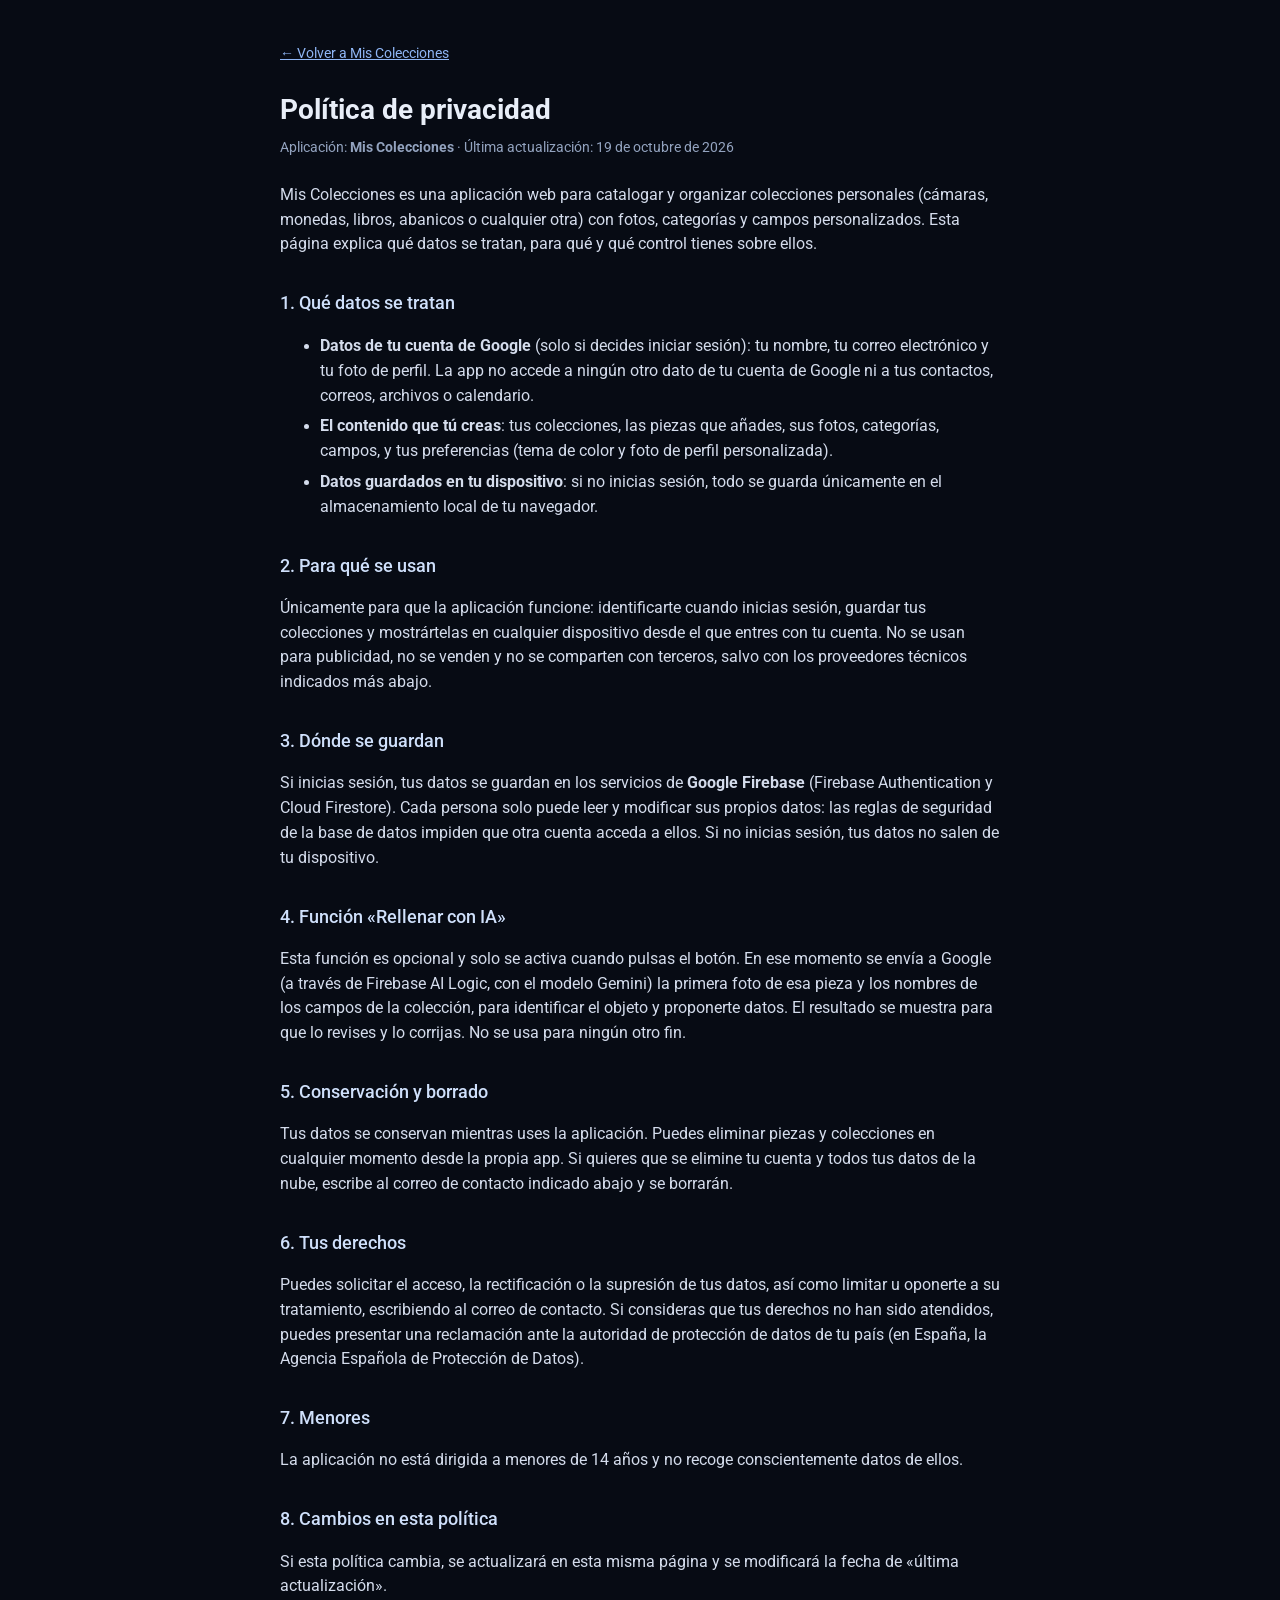
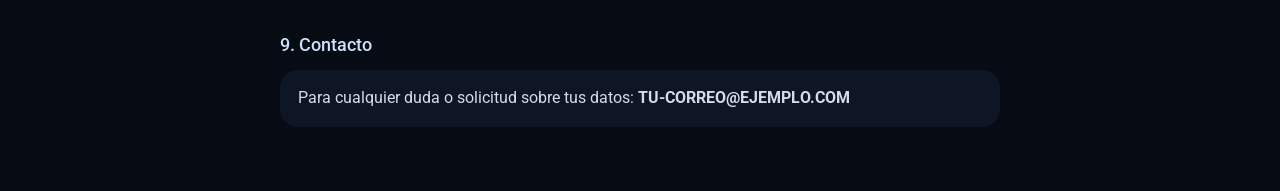
==== privacidad.html @ 824161a9 "Add files via upload" ====
<!DOCTYPE html>
<html lang="es">
<head>
<meta charset="UTF-8">
<meta name="viewport" content="width=device-width, initial-scale=1.0">
<title>Política de privacidad · Mis Colecciones</title>
<meta name="description" content="Política de privacidad de la aplicación Mis Colecciones.">
<link rel="icon" href="icon-192.png">
<link href="https://fonts.googleapis.com/css2?family=Roboto:wght@300;400;500;700&display=swap" rel="stylesheet">
<style>
  body{margin:0;background:#070b14;color:#e8eef8;font-family:'Roboto',sans-serif;line-height:1.6;-webkit-font-smoothing:antialiased;}
  main{max-width:720px;margin:0 auto;padding:40px 22px 64px;}
  h1{font-size:28px;margin:0 0 4px;}
  h2{font-size:18px;font-weight:500;margin:32px 0 8px;color:#cfe0fb;}
  p,li{font-size:15.5px;color:#d4dcec;}
  li{margin-bottom:6px;}
  .meta{color:#93a3bf;font-size:13.5px;margin:0 0 24px;}
  a{color:#8fb6f5;}
  .back{display:inline-block;margin-bottom:24px;font-size:14px;}
  .card{background:#0e1626;border-radius:18px;padding:16px 18px;margin-top:10px;}
</style>
</head>
<body>
<main>
  <a class="back" href="./">← Volver a Mis Colecciones</a>
  <h1>Política de privacidad</h1>
  <p class="meta">Aplicación: <strong>Mis Colecciones</strong> · Última actualización: 19 de octubre de 2026</p>

  <p>Mis Colecciones es una aplicación web para catalogar y organizar colecciones personales (cámaras, monedas, libros, abanicos o cualquier otra) con fotos, categorías y campos personalizados. Esta página explica qué datos se tratan, para qué y qué control tienes sobre ellos.</p>

  <h2>1. Qué datos se tratan</h2>
  <ul>
    <li><strong>Datos de tu cuenta de Google</strong> (solo si decides iniciar sesión): tu nombre, tu correo electrónico y tu foto de perfil. La app no accede a ningún otro dato de tu cuenta de Google ni a tus contactos, correos, archivos o calendario.</li>
    <li><strong>El contenido que tú creas</strong>: tus colecciones, las piezas que añades, sus fotos, categorías, campos, y tus preferencias (tema de color y foto de perfil personalizada).</li>
    <li><strong>Datos guardados en tu dispositivo</strong>: si no inicias sesión, todo se guarda únicamente en el almacenamiento local de tu navegador.</li>
  </ul>

  <h2>2. Para qué se usan</h2>
  <p>Únicamente para que la aplicación funcione: identificarte cuando inicias sesión, guardar tus colecciones y mostrártelas en cualquier dispositivo desde el que entres con tu cuenta. No se usan para publicidad, no se venden y no se comparten con terceros, salvo con los proveedores técnicos indicados más abajo.</p>

  <h2>3. Dónde se guardan</h2>
  <p>Si inicias sesión, tus datos se guardan en los servicios de <strong>Google Firebase</strong> (Firebase Authentication y Cloud Firestore). Cada persona solo puede leer y modificar sus propios datos: las reglas de seguridad de la base de datos impiden que otra cuenta acceda a ellos. Si no inicias sesión, tus datos no salen de tu dispositivo.</p>

  <h2>4. Función «Rellenar con IA»</h2>
  <p>Esta función es opcional y solo se activa cuando pulsas el botón. En ese momento se envía a Google (a través de Firebase AI Logic, con el modelo Gemini) la primera foto de esa pieza y los nombres de los campos de la colección, para identificar el objeto y proponerte datos. El resultado se muestra para que lo revises y lo corrijas. No se usa para ningún otro fin.</p>

  <h2>5. Conservación y borrado</h2>
  <p>Tus datos se conservan mientras uses la aplicación. Puedes eliminar piezas y colecciones en cualquier momento desde la propia app. Si quieres que se elimine tu cuenta y todos tus datos de la nube, escribe al correo de contacto indicado abajo y se borrarán.</p>

  <h2>6. Tus derechos</h2>
  <p>Puedes solicitar el acceso, la rectificación o la supresión de tus datos, así como limitar u oponerte a su tratamiento, escribiendo al correo de contacto. Si consideras que tus derechos no han sido atendidos, puedes presentar una reclamación ante la autoridad de protección de datos de tu país (en España, la Agencia Española de Protección de Datos).</p>

  <h2>7. Menores</h2>
  <p>La aplicación no está dirigida a menores de 14 años y no recoge conscientemente datos de ellos.</p>

  <h2>8. Cambios en esta política</h2>
  <p>Si esta política cambia, se actualizará en esta misma página y se modificará la fecha de «última actualización».</p>

  <h2>9. Contacto</h2>
  <div class="card"><p style="margin:0">Para cualquier duda o solicitud sobre tus datos: <strong>TU-CORREO@EJEMPLO.COM</strong></p></div>
</main>
</body>
</html>
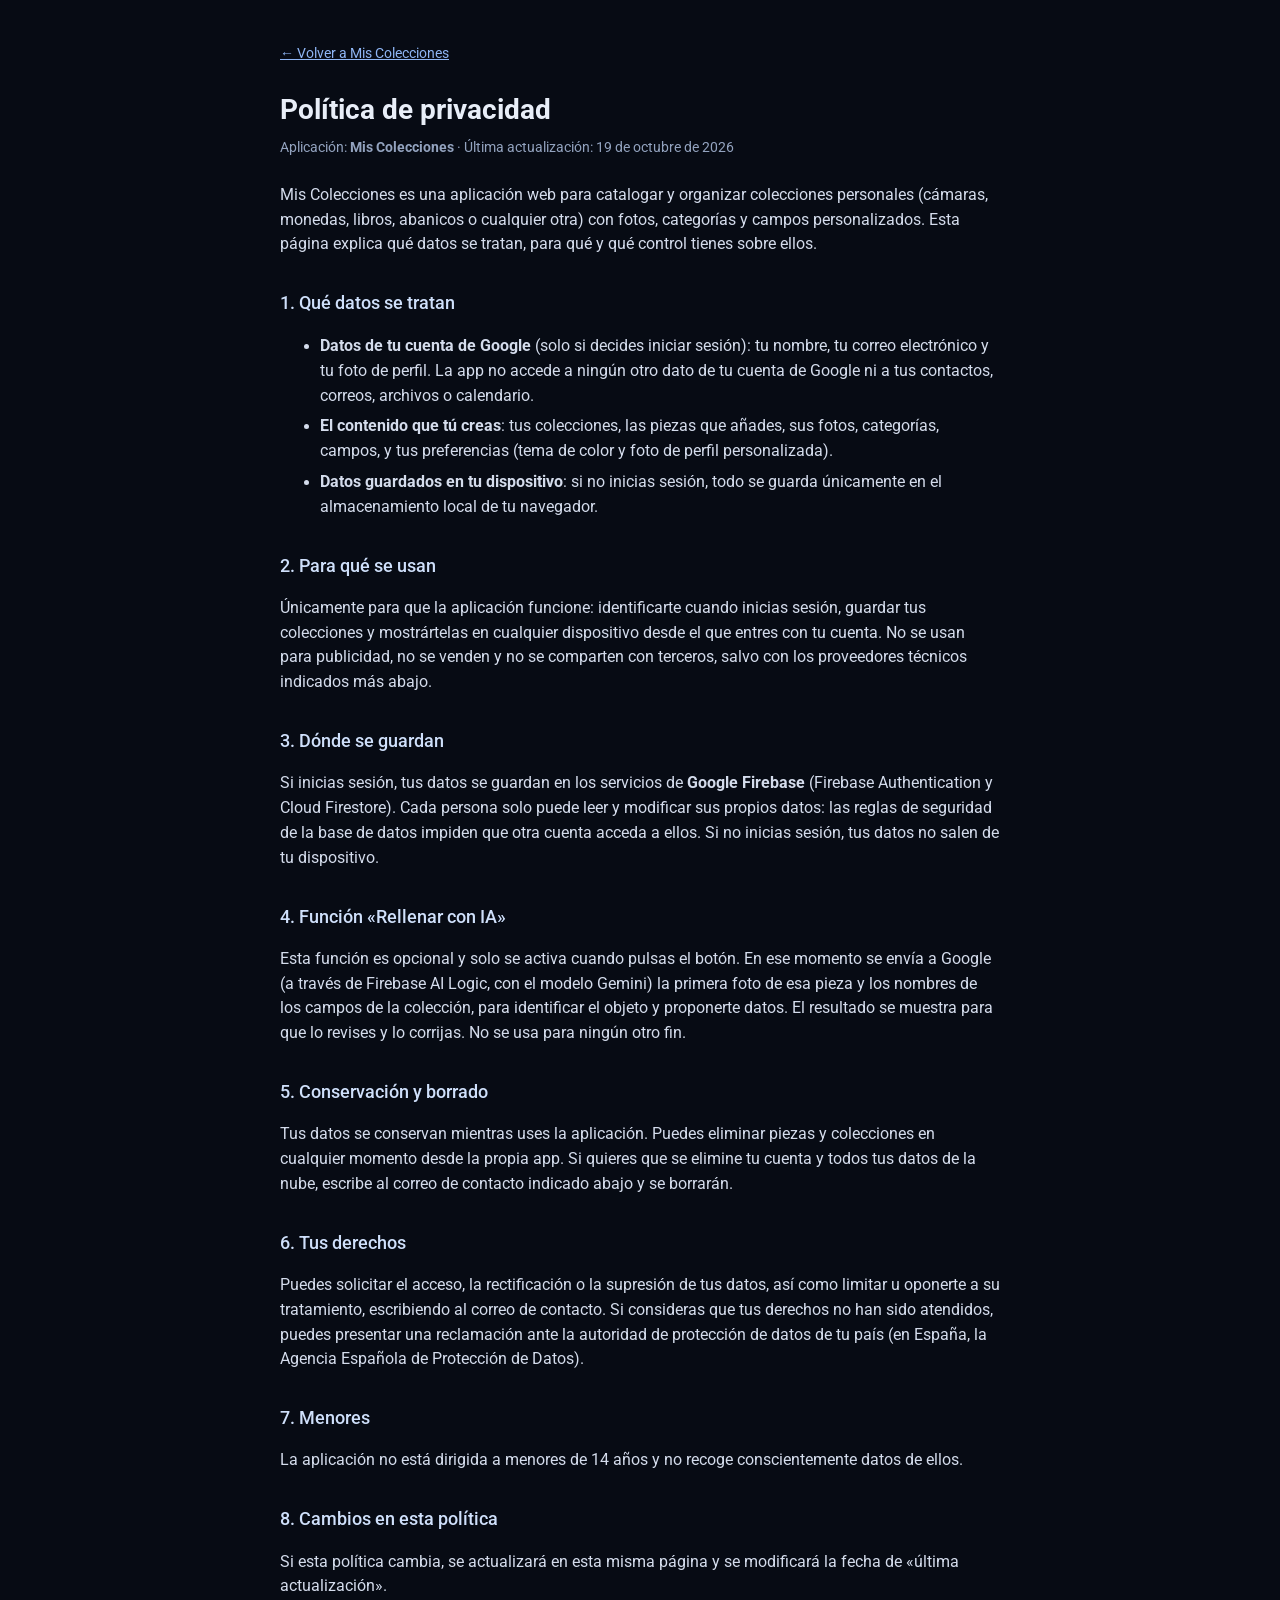
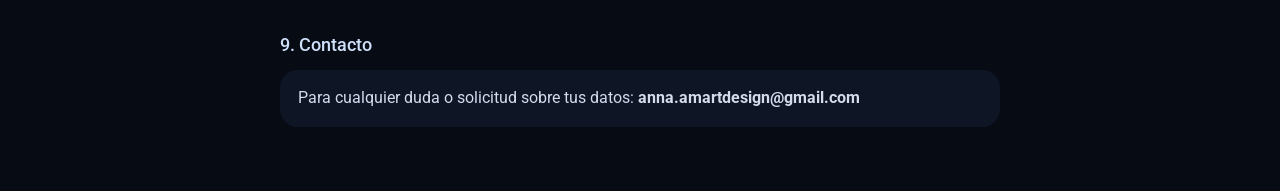
==== commit 40193a30: "Update privacidad.html" ====
--- a/privacidad.html
+++ b/privacidad.html
@@ -57,7 +57,7 @@
   <p>Si esta política cambia, se actualizará en esta misma página y se modificará la fecha de «última actualización».</p>
 
   <h2>9. Contacto</h2>
-  <div class="card"><p style="margin:0">Para cualquier duda o solicitud sobre tus datos: <strong>TU-CORREO@EJEMPLO.COM</strong></p></div>
+  <div class="card"><p style="margin:0">Para cualquier duda o solicitud sobre tus datos: <strong>anna.amartdesign@gmail.com</strong></p></div>
 </main>
 </body>
 </html>
